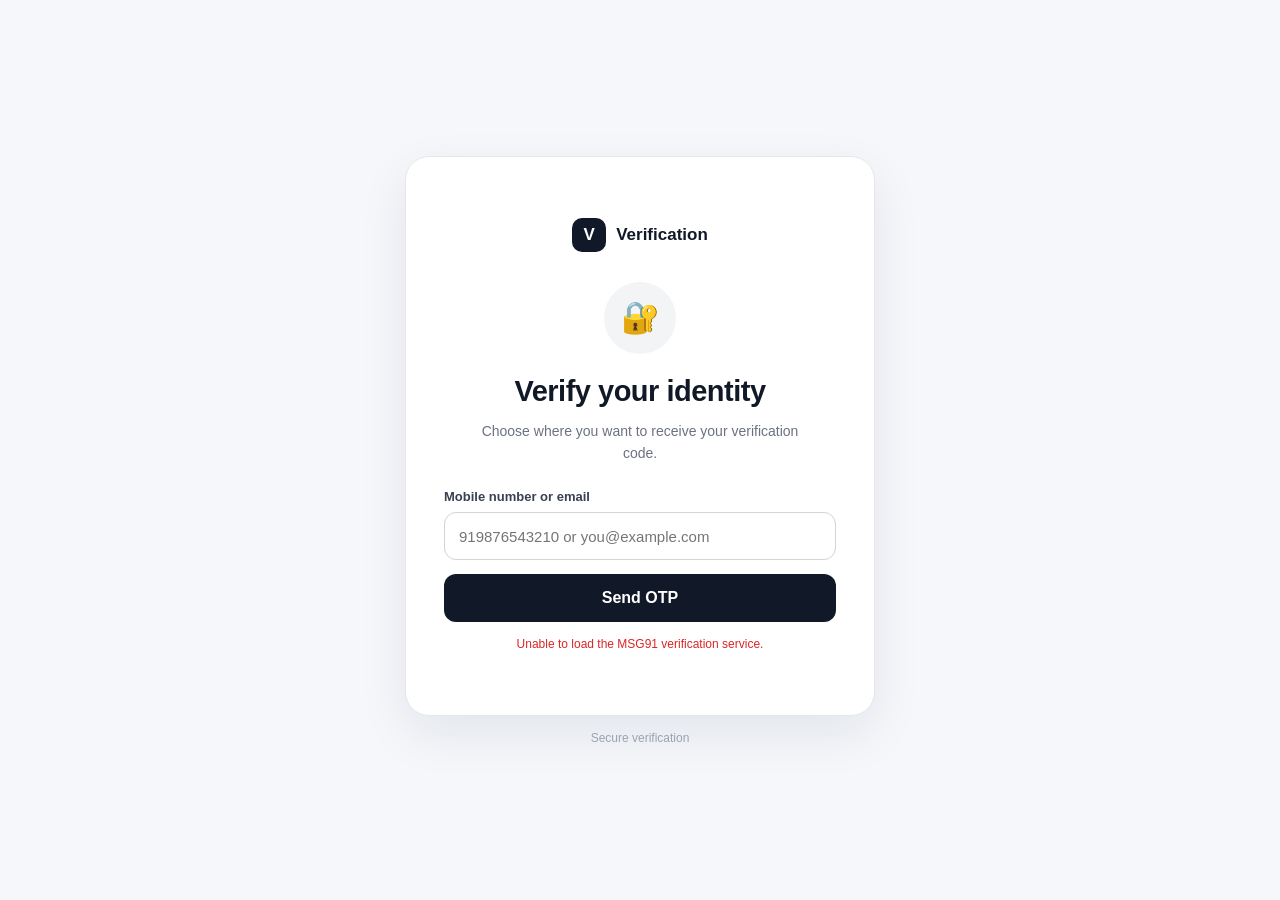
==== index.html @ f4e47bf6 "Add files via upload" ====
<!doctype html>
<html lang="en">
<head>
<meta charset="utf-8">
<meta name="viewport" content="width=device-width,initial-scale=1">
<title>Verification</title>
<link rel="stylesheet" href="style.css">
</head>
<body>
<main class="page">
<section class="card" aria-live="polite">

  <div class="brand">
    <div class="brand-mark">V</div>
    <span>Verification</span>
  </div>

  <!-- STEP 1: CONTACT -->
  <div id="contact-screen">
    <div class="main-icon">🔐</div>
    <h1>Verify your identity</h1>
    <p class="subtitle">Choose where you want to receive your verification code.</p>

    <label class="label" for="identifier">Mobile number or email</label>
    <input id="identifier" class="input" type="text"
           placeholder="919876543210 or you@example.com"
           autocomplete="email tel">

    <button id="send-btn" class="primary-btn">Send OTP</button>
    <p id="contact-error" class="status error" hidden></p>
  </div>

  <!-- STEP 2: OTP -->
  <div id="otp-screen" hidden>
    <div class="main-icon">✉</div>
    <h1>Enter OTP</h1>
    <p id="otp-description" class="subtitle">
      Enter the OTP sent to your contact.
    </p>

    <input id="otp" class="otp-input" inputmode="numeric"
           autocomplete="one-time-code" maxlength="10"
           placeholder="Enter OTP">

    <button id="verify-btn" class="primary-btn">Verify OTP</button>

    <div class="resend-area">
      <button id="resend-current" class="link-btn">Resend OTP</button>
      <span id="resend-timer"></span>
    </div>

    <div class="fallback-box">
      <div class="fallback-title">Didn't receive the OTP?</div>
      <p>Try another configured verification channel.</p>

      <div class="channel-grid">
        <button class="channel-btn" data-channel="11">
          <span>SMS</span><small>OTP</small>
        </button>
        <button class="channel-btn" data-channel="12">
          <span>WhatsApp</span><small>OTP</small>
        </button>
        <button class="channel-btn" data-channel="4">
          <span>Voice</span><small>Call</small>
        </button>
        <button class="channel-btn" data-channel="3">
          <span>Email</span><small>OTP</small>
        </button>
      </div>
    </div>

    <button id="change-contact" class="secondary-btn">Change contact</button>
    <p id="otp-error" class="status error" hidden></p>
    <p id="otp-status" class="status" hidden></p>
  </div>

  <!-- STEP 3: VERIFIED -->
  <div id="verified-screen" hidden>
    <div class="success-icon">✓</div>
    <h1>Verified</h1>
    <p class="subtitle">Your verification was completed successfully.</p>

    <div class="details">
      <div class="detail-row">
        <span>Verification method</span>
        <strong id="verification-method">SMS OTP</strong>
      </div>
      <div class="detail-row">
        <span>Verified contact</span>
        <strong id="verified-contact">—</strong>
      </div>
      <div class="detail-row">
        <span>Status</span>
        <strong class="verified">● Verified</strong>
      </div>
    </div>

    <p class="verified-time">Verification completed successfully.</p>
  </div>

</section>
<footer>Secure verification</footer>
</main>

<script>
window.VERIFICATION_CONFIG = {
  widgetId: "3669426d4366333639373537",
  tokenAuth: "362701TxGFMAJrl6aba6bb1P1",

  // The default channel is configured in your MSG91 Widget.
  // SMS is the intended default in this UI.
  defaultChannel: "11",

  // Optional: prefill this. Leave empty to ask the user.
  identifier: "",

  // Mask contact on the final screen.
  maskContact: true
};
</script>
<script src="script.js"></script>
</body>
</html>
---- style.css ----
*{box-sizing:border-box}
:root{font-family:Inter,-apple-system,BlinkMacSystemFont,"Segoe UI",Roboto,Arial,sans-serif;color:#111827;background:#f5f7fb}
html,body{margin:0;min-height:100%}
body{min-height:100vh}
.page{min-height:100vh;display:flex;flex-direction:column;align-items:center;justify-content:center;padding:20px}
.card{width:min(100%,470px);min-height:560px;padding:38px;display:flex;flex-direction:column;justify-content:center;text-align:center;background:#fff;border:1px solid #e5e7eb;border-radius:24px;box-shadow:0 18px 50px rgba(15,23,42,.08)}
.brand{display:flex;align-items:center;justify-content:center;gap:10px;margin-bottom:30px;font-size:17px;font-weight:700}
.brand-mark{width:34px;height:34px;display:grid;place-items:center;border-radius:10px;background:#111827;color:#fff}
.main-icon,.success-icon{width:72px;height:72px;margin:0 auto 20px;display:grid;place-items:center;border-radius:50%;font-size:31px}
.main-icon{background:#f3f4f6}
.success-icon{background:#ecfdf3;color:#16a34a;font-size:42px;font-weight:700}
h1{margin:0;font-size:29px;line-height:1.2;letter-spacing:-.5px}
.subtitle{margin:11px auto 25px;max-width:350px;color:#6b7280;font-size:14px;line-height:1.6}
.label{display:block;margin:0 0 8px;text-align:left;color:#374151;font-size:13px;font-weight:600}
.input,.otp-input{width:100%;border:1px solid #d1d5db;border-radius:12px;outline:0;background:#fff;color:#111827}
.input{height:48px;padding:0 14px;font-size:15px}
.otp-input{height:54px;padding:0 15px;text-align:center;font-size:22px;letter-spacing:6px}
.input:focus,.otp-input:focus{border-color:#111827;box-shadow:0 0 0 3px rgba(17,24,39,.08)}
.primary-btn,.secondary-btn,.channel-btn,.link-btn{font:inherit;cursor:pointer}
.primary-btn{width:100%;height:48px;margin-top:14px;border:0;border-radius:12px;background:#111827;color:#fff;font-weight:700}
.primary-btn:disabled,.channel-btn:disabled{opacity:.5;cursor:not-allowed}
.secondary-btn{width:100%;height:42px;margin-top:20px;border:1px solid #e5e7eb;border-radius:10px;background:#fff;color:#374151;font-weight:600}
.resend-area{display:flex;justify-content:center;align-items:center;gap:8px;margin-top:14px;min-height:25px}
.link-btn{border:0;background:none;padding:4px;color:#111827;font-size:13px;font-weight:700}
.link-btn:disabled{color:#9ca3af;cursor:not-allowed}
#resend-timer{color:#9ca3af;font-size:12px}
.fallback-box{margin-top:23px;padding:16px;border:1px solid #e5e7eb;border-radius:15px;background:#fafafa;text-align:left}
.fallback-title{font-size:13px;font-weight:700}
.fallback-box p{margin:5px 0 12px;color:#6b7280;font-size:12px}
.channel-grid{display:grid;grid-template-columns:1fr 1fr;gap:8px}
.channel-btn{min-height:52px;padding:8px 10px;display:flex;flex-direction:column;align-items:flex-start;justify-content:center;border:1px solid #e5e7eb;border-radius:10px;background:#fff;color:#111827}
.channel-btn:hover{border-color:#9ca3af}
.channel-btn.active{border-color:#111827;background:#f3f4f6}
.channel-btn span{font-size:13px;font-weight:700}
.channel-btn small{margin-top:2px;color:#6b7280;font-size:11px}
.status{margin:13px 0 0;color:#6b7280;font-size:12px;line-height:1.5}
.error{color:#dc2626}
.details{width:100%;margin-top:24px;overflow:hidden;border:1px solid #e5e7eb;border-radius:15px;text-align:left}
.detail-row{min-height:64px;display:flex;align-items:center;justify-content:space-between;gap:18px;padding:13px 17px;border-bottom:1px solid #e5e7eb}
.detail-row:last-child{border-bottom:0}
.detail-row span{color:#6b7280;font-size:13px}
.detail-row strong{max-width:58%;font-size:14px;text-align:right;overflow-wrap:anywhere}
.verified{color:#15803d}
.verified-time{margin:22px 0 0;color:#9ca3af;font-size:12px}
footer{margin-top:15px;color:#9ca3af;font-size:12px}
[hidden]{display:none!important}
@media(max-width:520px){.page{padding:12px}.card{min-height:590px;padding:30px 20px;border-radius:20px}h1{font-size:27px}.detail-row{align-items:flex-start;flex-direction:column;gap:5px}.detail-row strong{max-width:100%;text-align:left}}
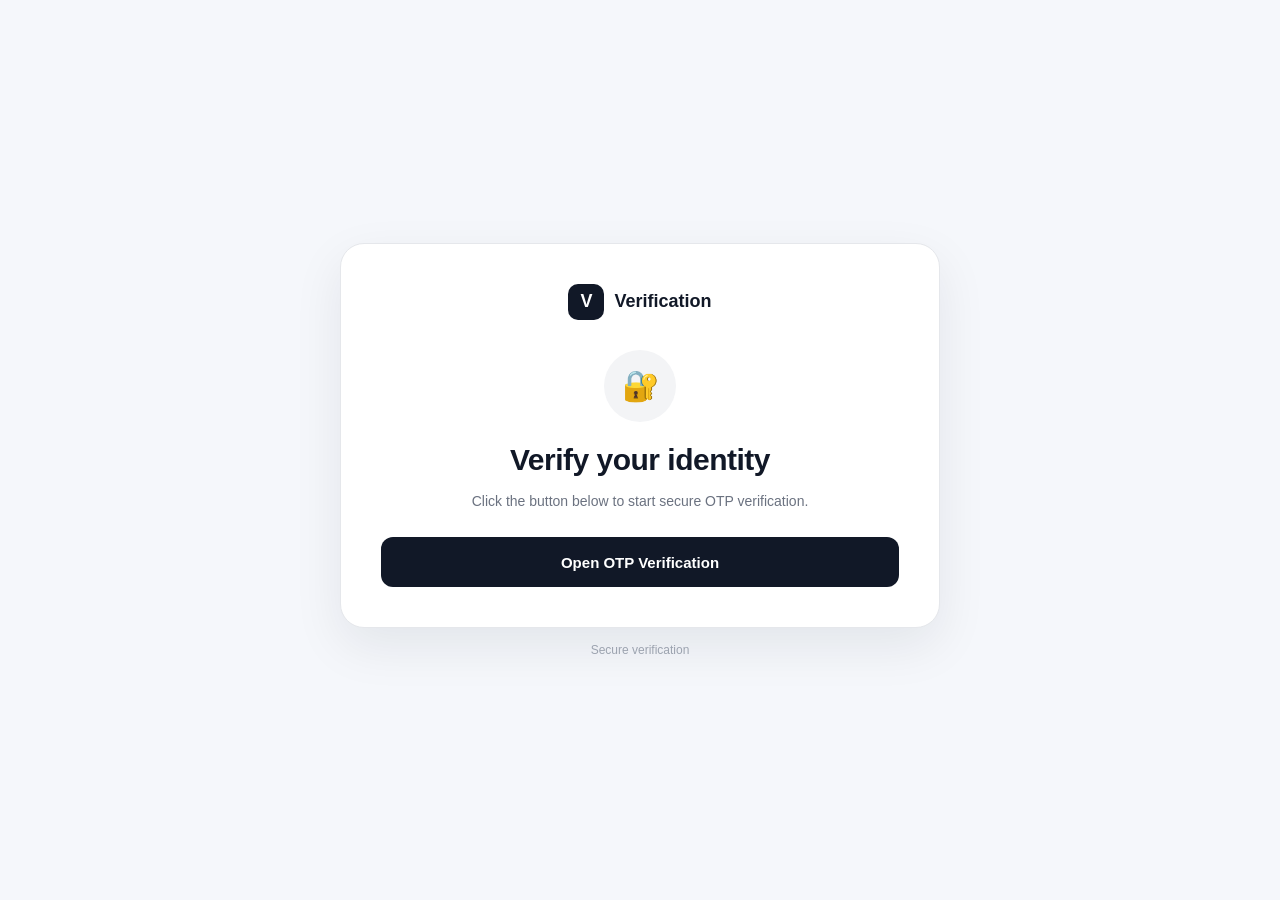
==== commit c57b6c15: "Update index.html" ====
--- a/index.html
+++ b/index.html
@@ -1,123 +1,480 @@
 <!doctype html>
 <html lang="en">
 <head>
-<meta charset="utf-8">
-<meta name="viewport" content="width=device-width,initial-scale=1">
-<title>Verification</title>
-<link rel="stylesheet" href="style.css">
+  <meta charset="utf-8">
+  <meta name="viewport" content="width=device-width, initial-scale=1">
+
+  <title>Verification</title>
+
+  <style>
+    * {
+      box-sizing: border-box;
+    }
+
+    html,
+    body {
+      margin: 0;
+      padding: 0;
+      min-height: 100%;
+      font-family:
+        Inter,
+        -apple-system,
+        BlinkMacSystemFont,
+        "Segoe UI",
+        Roboto,
+        Arial,
+        sans-serif;
+      background: #f5f7fb;
+      color: #111827;
+    }
+
+    body {
+      min-height: 100vh;
+    }
+
+    .page {
+      min-height: 100vh;
+      display: flex;
+      flex-direction: column;
+      align-items: center;
+      justify-content: center;
+      padding: 20px;
+    }
+
+    .card {
+      width: min(100%, 600px);
+      padding: 40px;
+      background: #ffffff;
+      border: 1px solid #e5e7eb;
+      border-radius: 24px;
+      box-shadow: 0 18px 50px rgba(15, 23, 42, 0.08);
+    }
+
+    .brand {
+      display: flex;
+      align-items: center;
+      justify-content: center;
+      gap: 10px;
+      margin-bottom: 30px;
+      font-size: 18px;
+      font-weight: 700;
+    }
+
+    .brand-mark {
+      width: 36px;
+      height: 36px;
+      display: grid;
+      place-items: center;
+      border-radius: 10px;
+      background: #111827;
+      color: #ffffff;
+    }
+
+    .main-content {
+      text-align: center;
+    }
+
+    .icon-circle {
+      width: 72px;
+      height: 72px;
+      margin: 0 auto 20px;
+      display: grid;
+      place-items: center;
+      border-radius: 50%;
+      background: #f3f4f6;
+      font-size: 30px;
+    }
+
+    h1 {
+      margin: 0;
+      font-size: 30px;
+      line-height: 1.2;
+      letter-spacing: -0.5px;
+    }
+
+    .subtitle {
+      max-width: 400px;
+      margin: 12px auto 25px;
+      color: #6b7280;
+      font-size: 14px;
+      line-height: 1.6;
+    }
+
+    .primary-btn {
+      width: 100%;
+      height: 50px;
+      border: 0;
+      border-radius: 12px;
+      background: #111827;
+      color: #ffffff;
+      font-size: 15px;
+      font-weight: 700;
+      cursor: pointer;
+    }
+
+    .primary-btn:hover {
+      background: #1f2937;
+    }
+
+    .primary-btn:active {
+      transform: translateY(1px);
+    }
+
+    #iframeContainer {
+      width: 100%;
+      margin-top: 25px;
+      overflow: hidden;
+      border: 1px solid #e5e7eb;
+      border-radius: 16px;
+      background: #ffffff;
+    }
+
+    #iframeContainer iframe {
+      display: block;
+      width: 100%;
+      height: 500px;
+      border: 0;
+    }
+
+    .close-btn {
+      width: 100%;
+      height: 42px;
+      margin-top: 12px;
+      border: 1px solid #e5e7eb;
+      border-radius: 10px;
+      background: #ffffff;
+      color: #374151;
+      font-size: 13px;
+      font-weight: 600;
+      cursor: pointer;
+    }
+
+    .close-btn:hover {
+      background: #f9fafb;
+    }
+
+    footer {
+      margin-top: 15px;
+      color: #9ca3af;
+      font-size: 12px;
+      text-align: center;
+    }
+
+    [hidden] {
+      display: none !important;
+    }
+
+    @media (max-width: 600px) {
+      .page {
+        padding: 12px;
+      }
+
+      .card {
+        padding: 30px 20px;
+        border-radius: 20px;
+      }
+
+      h1 {
+        font-size: 27px;
+      }
+
+      #iframeContainer iframe {
+        height: 550px;
+      }
+    }
+  </style>
 </head>
+
 <body>
-<main class="page">
-<section class="card" aria-live="polite">
-
-  <div class="brand">
-    <div class="brand-mark">V</div>
-    <span>Verification</span>
-  </div>
-
-  <!-- STEP 1: CONTACT -->
-  <div id="contact-screen">
-    <div class="main-icon">🔐</div>
-    <h1>Verify your identity</h1>
-    <p class="subtitle">Choose where you want to receive your verification code.</p>
-
-    <label class="label" for="identifier">Mobile number or email</label>
-    <input id="identifier" class="input" type="text"
-           placeholder="919876543210 or you@example.com"
-           autocomplete="email tel">
-
-    <button id="send-btn" class="primary-btn">Send OTP</button>
-    <p id="contact-error" class="status error" hidden></p>
-  </div>
-
-  <!-- STEP 2: OTP -->
-  <div id="otp-screen" hidden>
-    <div class="main-icon">✉</div>
-    <h1>Enter OTP</h1>
-    <p id="otp-description" class="subtitle">
-      Enter the OTP sent to your contact.
-    </p>
-
-    <input id="otp" class="otp-input" inputmode="numeric"
-           autocomplete="one-time-code" maxlength="10"
-           placeholder="Enter OTP">
-
-    <button id="verify-btn" class="primary-btn">Verify OTP</button>
-
-    <div class="resend-area">
-      <button id="resend-current" class="link-btn">Resend OTP</button>
-      <span id="resend-timer"></span>
-    </div>
-
-    <div class="fallback-box">
-      <div class="fallback-title">Didn't receive the OTP?</div>
-      <p>Try another configured verification channel.</p>
-
-      <div class="channel-grid">
-        <button class="channel-btn" data-channel="11">
-          <span>SMS</span><small>OTP</small>
+
+  <main class="page">
+
+    <section class="card">
+
+      <!-- BRAND -->
+      <div class="brand">
+        <div class="brand-mark">V</div>
+        <span>Verification</span>
+      </div>
+
+
+      <!-- MAIN CONTENT -->
+      <div class="main-content">
+
+        <div class="icon-circle">
+          🔐
+        </div>
+
+        <h1>
+          Verify your identity
+        </h1>
+
+        <p class="subtitle">
+          Click the button below to start secure OTP verification.
+        </p>
+
+
+        <!-- OPEN IFRAME BUTTON -->
+        <button
+          id="openIframeBtn"
+          class="primary-btn"
+          type="button"
+        >
+          Open OTP Verification
         </button>
-        <button class="channel-btn" data-channel="12">
-          <span>WhatsApp</span><small>OTP</small>
+
+
+        <!-- IFRAME -->
+        <div
+          id="iframeContainer"
+          hidden
+        ></div>
+
+
+        <!-- CLOSE IFRAME -->
+        <button
+          id="closeIframeBtn"
+          class="close-btn"
+          type="button"
+          hidden
+        >
+          Close Verification
         </button>
-        <button class="channel-btn" data-channel="4">
-          <span>Voice</span><small>Call</small>
-        </button>
-        <button class="channel-btn" data-channel="3">
-          <span>Email</span><small>OTP</small>
-        </button>
+
       </div>
-    </div>
-
-    <button id="change-contact" class="secondary-btn">Change contact</button>
-    <p id="otp-error" class="status error" hidden></p>
-    <p id="otp-status" class="status" hidden></p>
-  </div>
-
-  <!-- STEP 3: VERIFIED -->
-  <div id="verified-screen" hidden>
-    <div class="success-icon">✓</div>
-    <h1>Verified</h1>
-    <p class="subtitle">Your verification was completed successfully.</p>
-
-    <div class="details">
-      <div class="detail-row">
-        <span>Verification method</span>
-        <strong id="verification-method">SMS OTP</strong>
-      </div>
-      <div class="detail-row">
-        <span>Verified contact</span>
-        <strong id="verified-contact">—</strong>
-      </div>
-      <div class="detail-row">
-        <span>Status</span>
-        <strong class="verified">● Verified</strong>
-      </div>
-    </div>
-
-    <p class="verified-time">Verification completed successfully.</p>
-  </div>
-
-</section>
-<footer>Secure verification</footer>
-</main>
-
-<script>
-window.VERIFICATION_CONFIG = {
-  widgetId: "3669426d4366333639373537",
-  tokenAuth: "362701TxGFMAJrl6aba6bb1P1",
-
-  // The default channel is configured in your MSG91 Widget.
-  // SMS is the intended default in this UI.
-  defaultChannel: "11",
-
-  // Optional: prefill this. Leave empty to ask the user.
-  identifier: "",
-
-  // Mask contact on the final screen.
-  maskContact: true
-};
-</script>
-<script src="script.js"></script>
+
+    </section>
+
+    <footer>
+      Secure verification
+    </footer>
+
+  </main>
+
+
+  <script>
+    /*
+     * ========================================================
+     * IFRAME CONFIGURATION
+     * ========================================================
+     */
+
+    const IFRAME_URL =
+      "https://veg-maggie.github.io/walkover/msg91-iframe";
+
+
+    /*
+     * ========================================================
+     * ELEMENTS
+     * ========================================================
+     */
+
+    const openButton =
+      document.getElementById("openIframeBtn");
+
+    const closeButton =
+      document.getElementById("closeIframeBtn");
+
+    const iframeContainer =
+      document.getElementById("iframeContainer");
+
+
+    /*
+     * ========================================================
+     * OPEN IFRAME
+     * ========================================================
+     */
+
+    openButton.addEventListener("click", function () {
+
+      /*
+       * If iframe already exists,
+       * simply show it again.
+       */
+      const existingIframe =
+        document.getElementById("msg91Iframe");
+
+      if (existingIframe) {
+
+        iframeContainer.hidden = false;
+        closeButton.hidden = false;
+
+        return;
+      }
+
+
+      /*
+       * Create iframe
+       */
+      const iframe =
+        document.createElement("iframe");
+
+
+      iframe.id =
+        "msg91Iframe";
+
+      iframe.src =
+        IFRAME_URL;
+
+      iframe.width =
+        "100%";
+
+      iframe.height =
+        "500";
+
+      iframe.frameBorder =
+        "0";
+
+      iframe.allow =
+        "camera; microphone";
+
+      iframe.title =
+        "OTP Verification";
+
+
+      /*
+       * Add iframe to page
+       */
+      iframeContainer.appendChild(
+        iframe
+      );
+
+
+      /*
+       * Show iframe
+       */
+      iframeContainer.hidden =
+        false;
+
+      closeButton.hidden =
+        false;
+
+
+      /*
+       * Change button text
+       */
+      openButton.textContent =
+        "Verification Opened";
+
+
+      /*
+       * Scroll iframe into view
+       */
+      setTimeout(function () {
+
+        iframeContainer.scrollIntoView({
+          behavior: "smooth",
+          block: "center"
+        });
+
+      }, 100);
+
+    });
+
+
+    /*
+     * ========================================================
+     * CLOSE IFRAME
+     * ========================================================
+     */
+
+    closeButton.addEventListener(
+      "click",
+      function () {
+
+        iframeContainer.hidden =
+          true;
+
+        closeButton.hidden =
+          true;
+
+        openButton.textContent =
+          "Open OTP Verification";
+
+      }
+    );
+
+
+    /*
+     * ========================================================
+     * RECEIVE MSG91 RESULT FROM IFRAME
+     * ========================================================
+     */
+
+    window.addEventListener(
+      "message",
+      function (event) {
+
+        /*
+         * Only accept messages from
+         * our iframe's GitHub Pages origin.
+         */
+        if (
+          event.origin !==
+          "https://veg-maggie.github.io"
+        ) {
+          return;
+        }
+
+
+        /*
+         * Successful verification
+         */
+        if (
+          event.data?.type ===
+          "MSG91_VERIFICATION_SUCCESS"
+        ) {
+
+          console.log(
+            "MSG91 verification successful:",
+            event.data.data
+          );
+
+          /*
+           * You can perform your
+           * post-verification action here.
+           */
+          openButton.textContent =
+            "Verified";
+
+        }
+
+
+        /*
+         * Failed verification
+         */
+        if (
+          event.data?.type ===
+          "MSG91_VERIFICATION_FAILURE"
+        ) {
+
+          console.error(
+            "MSG91 verification failed:",
+            event.data.error
+          );
+
+        }
+
+
+        /*
+         * MSG91 provider loading error
+         */
+        if (
+          event.data?.type ===
+          "MSG91_PROVIDER_ERROR"
+        ) {
+
+          console.error(
+            "MSG91 provider error:",
+            event.data.error
+          );
+
+        }
+
+      }
+    );
+
+  </script>
+
 </body>
 </html>
